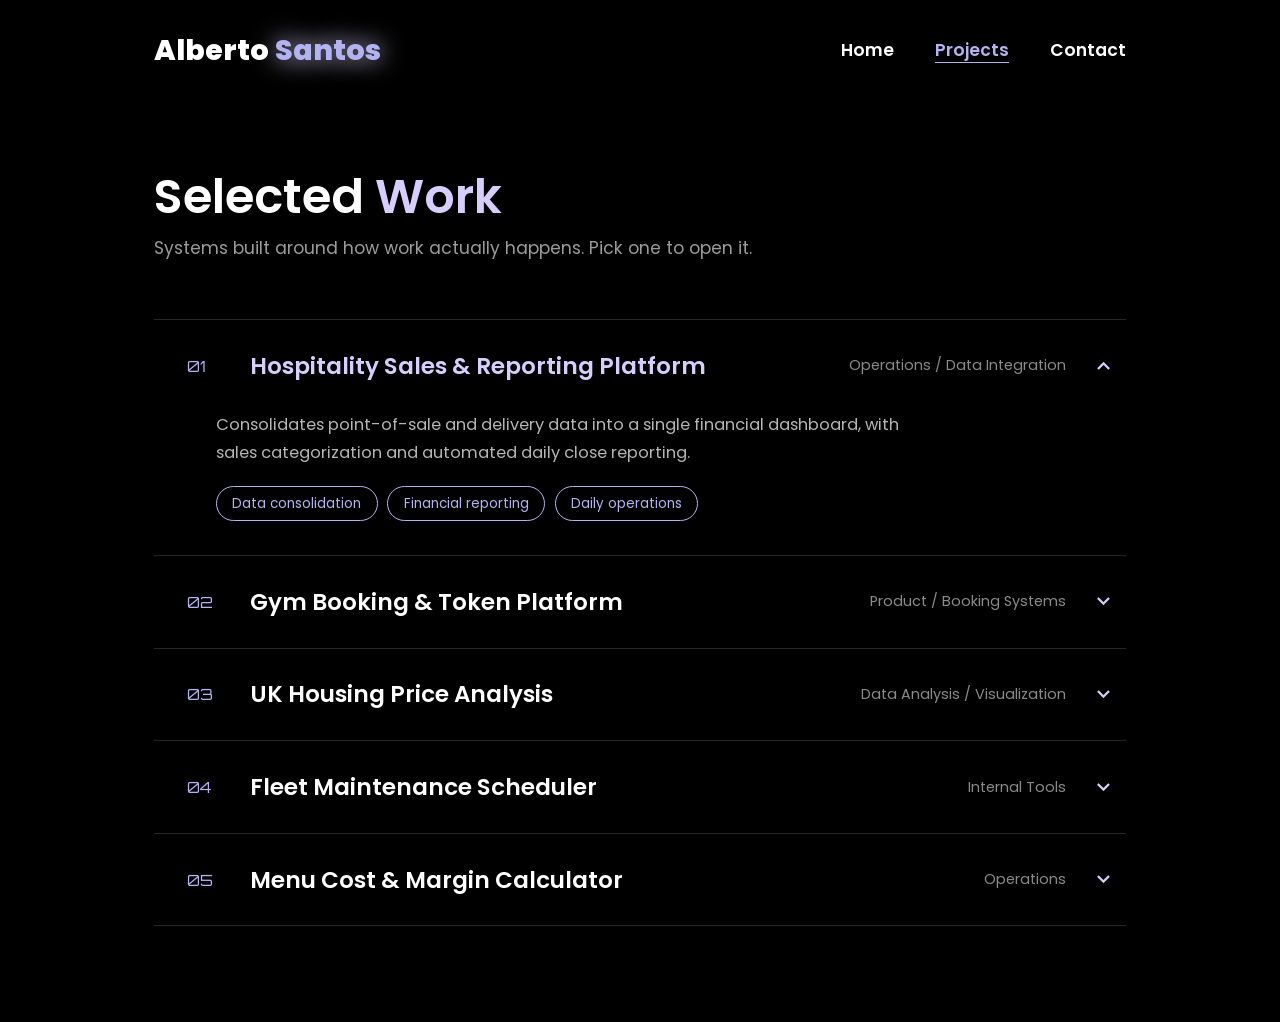
==== projects.html @ a413e588 "feat: add portfolio site with hero and projects routes" ====
<!DOCTYPE html>
<html lang="en">
<head>
    <meta charset="UTF-8">
    <meta name="viewport" content="width=device-width, initial-scale=1.0">
    <meta name="description" content="Selected projects by Alberto Santos — operational systems, integrations, and data analysis work.">
    <title>Projects | Alberto Santos</title>

    <link rel="preconnect" href="https://fonts.googleapis.com">
    <link rel="preconnect" href="https://fonts.gstatic.com" crossorigin>
    <link href="https://fonts.googleapis.com/css2?family=Orbitron:wght@400..900&family=Poppins:wght@400;500;600;800&display=swap" rel="stylesheet">
    <link href="https://cdn.jsdelivr.net/npm/boxicons@2.1.4/css/boxicons.min.css" rel="stylesheet">

    <link rel="stylesheet" href="style.css">
</head>
<body>
    <header class="header">
        <a href="index.html" class="logo">Alberto <span>Santos</span></a>

        <i class="bx bx-menu" id="menu-icon"></i>

        <nav class="navbar">
            <a href="index.html">Home</a>
            <a href="projects.html" class="active">Projects</a>
            <a href="mailto:aasantosa.93@gmail.com">Contact</a>
        </nav>
    </header>

    <section class="projects-page">
        <div class="projects-intro">
            <h1>Selected <span>Work</span></h1>
            <p>Systems built around how work actually happens. Pick one to open it.</p>
        </div>

        <div class="project-list">
            <!-- Projects 01-03 are real, carried over from index.semantic-backup.html -->
            <details class="project-item" open>
                <summary>
                    <span class="project-index">01</span>
                    <span class="project-name">Hospitality Sales &amp; Reporting Platform</span>
                    <span class="project-tag">Operations / Data Integration</span>
                    <i class="bx bx-chevron-down project-chevron" aria-hidden="true"></i>
                </summary>
                <div class="project-detail">
                    <p>Consolidates point-of-sale and delivery data into a single financial dashboard, with sales categorization and automated daily close reporting.</p>
                    <ul class="project-stack">
                        <li>Data consolidation</li>
                        <li>Financial reporting</li>
                        <li>Daily operations</li>
                    </ul>
                </div>
            </details>

            <details class="project-item">
                <summary>
                    <span class="project-index">02</span>
                    <span class="project-name">Gym Booking &amp; Token Platform</span>
                    <span class="project-tag">Product / Booking Systems</span>
                    <i class="bx bx-chevron-down project-chevron" aria-hidden="true"></i>
                </summary>
                <div class="project-detail">
                    <p>A platform centered on class reservations, token-based access, and partnership-enabled experiences across venues.</p>
                    <ul class="project-stack">
                        <li>Class booking</li>
                        <li>Token flows</li>
                        <li>Partnerships</li>
                    </ul>
                </div>
            </details>

            <details class="project-item">
                <summary>
                    <span class="project-index">03</span>
                    <span class="project-name">UK Housing Price Analysis</span>
                    <span class="project-tag">Data Analysis / Visualization</span>
                    <i class="bx bx-chevron-down project-chevron" aria-hidden="true"></i>
                </summary>
                <div class="project-detail">
                    <p>An analysis and visualization of ten years of UK housing price data, structured to make long-term regional patterns easier to explore.</p>
                    <ul class="project-stack">
                        <li>Ten-year analysis</li>
                        <li>Data visualization</li>
                        <li>Trend exploration</li>
                    </ul>
                </div>
            </details>

            <!-- PLACEHOLDER: invented to show how a longer list reads. Replace or delete. -->
            <details class="project-item">
                <summary>
                    <span class="project-index">04</span>
                    <span class="project-name">Fleet Maintenance Scheduler</span>
                    <span class="project-tag">Internal Tools</span>
                    <i class="bx bx-chevron-down project-chevron" aria-hidden="true"></i>
                </summary>
                <div class="project-detail">
                    <p>Placeholder entry. Tracks service intervals across a vehicle fleet and flags upcoming work before it becomes downtime.</p>
                    <ul class="project-stack">
                        <li>Scheduling</li>
                        <li>Alerting</li>
                        <li>Audit trail</li>
                    </ul>
                </div>
            </details>

            <!-- PLACEHOLDER: invented to show how a longer list reads. Replace or delete. -->
            <details class="project-item">
                <summary>
                    <span class="project-index">05</span>
                    <span class="project-name">Menu Cost &amp; Margin Calculator</span>
                    <span class="project-tag">Operations</span>
                    <i class="bx bx-chevron-down project-chevron" aria-hidden="true"></i>
                </summary>
                <div class="project-detail">
                    <p>Placeholder entry. Breaks each dish down to ingredient cost and surfaces the margin impact of supplier price changes.</p>
                    <ul class="project-stack">
                        <li>Cost modelling</li>
                        <li>Supplier pricing</li>
                        <li>Margin reporting</li>
                    </ul>
                </div>
            </details>
        </div>
    </section>
</body>
</html>
---- style.css ----
*{
    margin: 0;
    padding: 0; 
    box-sizing: border-box;
    text-decoration: none;  
    border: none;
    outline: none;   
    scroll-behavior: smooth;
    font-family: "Poppins", sans-serif;
}

:root{
    --bg-color: #000000;
    --second-bg-color: #131313;
    --text-color: #fff;
    --main-color: #d8cefd  ;
    --main-color2: #B3B3F1;
}

html{
    font-size: 60%;
    overflow-x: hidden;
}

body{
    background-color: var(--bg-color);
    color: var(--text-color);
}

.header{
    position: fixed;
    top: 0;
    left: 0;
    width: 100%;
    padding: 4rem 12% 4rem;
    background: rgba(0,0,0,0.1);
    backdrop-filter: blur(20px);
    display: flex;
    justify-content: space-between;
    align-items: center;
    z-index: 5;
    max-height: 100px;
}

.logo{
    font-size: 3rem;
    color: var(--text-color);
    font-weight: 800;
    cursor: pointer;
    transition: 0.3s ease;
}

.logo:hover{
    transform: scale(1.1);
}

.logo span{
    text-shadow: 0 0 25px var(--main-color);
}

.navbar a{
    font-size: 1.8rem;
    color: var(--text-color);
    margin-left: 4rem;
    font-weight: 600;   
    transition: 0.3s ease;
    border-bottom: .5px solid transparent; 
}

.navbar a:hover,
.navbar a.active{
    color: var(--main-color2);
    border-bottom: .5px solid var(--main-color2);
}

#menu-icon{
    display: none;
    font-size: 3.5rem;
    color: var(--main-color2);
    cursor: pointer;
}
section{
    min-height: 100vh;
    padding:10rem 12% 10rem;
}
.home{
    display:flex;
    /* column-reverse keeps the <h1> first in the DOM while showing the
       portrait on top, with the text stacked centered underneath it. */
    flex-direction: column-reverse;
    align-items: center;
    justify-content:center;
    gap: 5rem;
}

.home-content{
    display: flex;
    flex-direction: column;
    align-items: center;
    text-align:center;
    justify-content: center;
    margin-top: 0;
    /* .home centres its items, which would otherwise let this block size to
       its widest child (the 1000px paragraph) and overflow narrow viewports. */
    width: 100%;
    max-width: 1000px;
}
span{
    color: var(--main-color);
}
.logo span{
    color: var(--main-color2);
}

.home-content h3{
    font-family: "Orbitron", sans-serif;
    margin-bottom: 2rem;
    margin-top: 1rem;
    font-size: 3.5rem;
}

.home-content h1{
    font-size: 5rem;
    font-weight: 600;
    margin-top: 2.5rem;
    line-height: 1;
}

.home-img-container{
    display: flex;
    align-items: center;
    justify-content: center;
    position: relative;

    /* One source of truth for the portrait size, so the social icons can sit
       on a circle concentric with it: same radius = same gap to the edge. */
    --portrait-size: max(200px, 20vw);
    --arc-gap: 4rem;
    --arc-radius: calc(var(--portrait-size) / 2 + var(--arc-gap));
}

.home-img{
    border-radius: 50%;
    position: relative;
    z-index: 1;
}

.home-img img{
    width: var(--portrait-size);
    border-radius: 50%;
    box-shadow: 0 0 50px var(--main-color);
    cursor:pointer;
    transition: 0.4s ease-in-out;
    display: block;
}

.home-img img:hover{
    transform: scale(1.1);
    box-shadow: 0 0 5px var(--main-color);    
}

.home-content p{
    font-size: 2rem;
    font-weight: 500;
    margin-top: 0.5rem;
    line-height: 1.5;
    max-width: 1000px;
}

/* Zero-size anchor pinned to the portrait's centre. Every icon is then swung
   out from this exact point by --arc-radius, so all of them land on the same
   circle as the photo's edge. */
.social-icons{
    position: absolute;
    top: 50%;
    left: 50%;
    width: 0;
    height: 0;
}

.social-icons a{
    position: absolute;
    top: 0;
    left: 0;
    display: inline-flex;
    justify-content: center;
    align-items: center;
    width: 4.5rem;
    height: 4.5rem;
    /* Pull the box back by half its own size so it is centred on the point,
       not hung off its top-left corner. */
    margin: -2.25rem 0 0 -2.25rem;
    background: transparent;
    font-size: 2.5rem;
    color: var(--main-color);
    transition: transform 0.3s ease-in-out, color 0.3s ease-in-out;

    /* Hover deltas live as variables so the single transform below stays the
       one source of truth — a separate :hover transform would overwrite the
       arc placement instead of adding to it. */
    --hover-shift: 0rem;
    --hover-scale: 1;

    /* Rotate to the angle, push out along the radius, then counter-rotate so
       the glyph itself stays upright. */
    transform:
        rotate(var(--angle))
        translate(calc(var(--arc-radius) + var(--hover-shift)))
        rotate(calc(-1 * var(--angle)))
        scale(var(--hover-scale));
}

/* Spread across the right-hand side. 0deg points straight right.
   --arc-step is the gap between icons; change it alone to tighten or widen. */
.social-icons{
    --arc-step: 23deg;
}

.social-icons a:nth-child(1){ --angle: calc(-1 * var(--arc-step)); }
.social-icons a:nth-child(2){ --angle: 0deg; }
.social-icons a:nth-child(3){ --angle: var(--arc-step); }

.social-icons a:hover{
    color: var(--text-color);
    /* Zoom up and slide outwards along the arc. */
    --hover-shift: 1.4rem;
    --hover-scale: 1.3;
}

.btn{
    display: inline-block;
    padding: 1rem 2.8rem;
    background: var(--main-color);
    box-shadow: 0 0 25px var(--main-color);
    border-radius: 4rem;
    font-size: 1.6rem;
    color: black;
    border: 2px solid transparent;
    letter-spacing: 0.1rem;
    font-weight: 600;
    transition:0.3s ease-in-out;
    cursor: pointer;
}

.btn:hover{
    transform: scale(1.05);
    box-shadow: 0 0 50px var(--main-color);
}

.btn-group{
    display: flex;
    align-items:center;
    gap: 1.5rem;
    margin-top:  2rem;
}

.btn-group a:nth-of-type(2){
    background-color: black;
    color: var(--main-color);
    border: 2px solid var(--main-color);
    box-shadow: 0 0 25px transparent;
}

.btn-group a:nth-of-type(2):hover{
    background-color: var(--main-color);
    color: black;
    box-shadow: 0 0 25px var(--main-color);
}
/* Scoped under .home-content so it outranks `.home-content h3` above —
   this element IS that h3, and the bare .text-animation selector loses. */
.home-content .text-animation{
    font-size: 34px;
    font-weight: 600;
    min-width: 280px;
}

.text-animation span{
    position: relative;
}

.text-animation span::before{
    font-family: "Orbitron", sans-serif;
    content: "Web Developer";
    color: var(--main-color2);
    animation: words 20s infinite;
}

.text-animation span::after{
    content: "";
    background-color: var(--bg-color);
    position: absolute;
    width: calc(100% + 8px);
    height: 100%;
    border-left: 3px solid var(--bg-color);
    right: -8px;
    animation: cursor 0.6s infinite, typing 20s steps(14) infinite;
}
@keyframes cursor{
    to{
        border-left: 3px solid var(--main-color);
    }
}


@keyframes words{
    0%,
    20%{
        content: "Frontend Designer";
    }
    21%,
    40%{
        content: "Web Designer";
    }
    41%,
    60%{
        content: "UI /UX Designer";
    }
    61%,
    80%{
        content: "Web Developer";
    }
    81%,
    100%{
        content: "999";
    }

}


/* Reveal mask for the typewriter effect. Five words over 20s: each word is
   uncovered mid-cycle, then covered again before the next one swaps in. */
@keyframes typing{
    10%,15%,
    30%,35%,
    50%,55%,
    70%,75%,
    90%,95%{
        width: 0;
    }
    5%,20%,
    25%,40%,
    45%,60%,
    65%,80%,
    85%,100%{
        width: calc(100% + 8px);
    }
}

@media (max-width: 1200px){
    html{
        font-size: 55%;
    }
}

@media (max-width: 991px){
    .header{
        padding: 2rem 4%;
    }

    section{
        padding: 10rem 4% 6rem;
    }

    .home{
        gap: 4rem;
    }

    /* Keep the arc, just tuck it closer so it does not run off-screen. */
    .home-img-container{
        --arc-gap: 2.5rem;
    }
}

@media (max-width: 768px){
    .header{
        flex-direction: column;
        gap: 1.5rem;
        max-height: none;
        position: static;
    }

    .navbar a{
        margin-left: 0;
        margin-right: 2rem;
    }

    .home-content h1{
        font-size: 4rem;
    }

    .home-content .text-animation{
        font-size: 26px;
    }
}

@media (max-width: 480px){
    .home-content h1{
        font-size: 3.2rem;
    }

    /* The typing mask is sized off this line, so it must never wrap —
       a second line would leave half the text permanently covered. */
    .home-content .text-animation{
        font-size: 17px;
        min-width: 0;
    }

    .home-content p{
        font-size: 1.7rem;
    }

    .btn{
        padding: 1rem 2rem;
    }
}

/* ==========================================================================
   Projects route (projects.html)
   Uses native <details>/<summary> so the dropdowns work with zero JavaScript
   and stay keyboard-accessible for free.
   ========================================================================== */

/* The header is fixed and ~100px tall, so the default 10rem section padding
   leaves the h1 sitting right under it. */
.projects-page{
    padding-top: 18rem;
}

.projects-intro{
    margin-bottom: 6rem;
}

.projects-intro h1{
    font-size: 5rem;
    font-weight: 600;
    line-height: 1;
}

.projects-intro p{
    font-size: 1.8rem;
    margin-top: 1.5rem;
    color: #9a9a9a;
}

.project-list{
    display: flex;
    flex-direction: column;
}

.project-item{
    border-bottom: 1px solid #262626;
    transition: 0.3s ease;
}

.project-item:first-child{
    border-top: 1px solid #262626;
}

.project-item summary{
    display: flex;
    align-items: center;
    gap: 2.5rem;
    padding: 3rem 1rem;
    cursor: pointer;
    list-style: none;
    transition: 0.3s ease;
}

/* Strip the native disclosure triangle; the chevron below replaces it. */
.project-item summary::-webkit-details-marker{
    display: none;
}

.project-item summary:hover{
    padding-left: 2.5rem;
    background: linear-gradient(90deg, rgba(216,206,253,0.07), transparent);
}

.project-item summary::before{
    content: "";
}

.project-index{
    font-family: "Orbitron", sans-serif;
    font-size: 1.6rem;
    color: var(--main-color2);
    min-width: 4rem;
}

.project-name{
    flex: 1;
    font-size: 2.4rem;
    font-weight: 600;
    /* Overrides the global `span { color: var(--main-color) }` rule. */
    color: var(--text-color);
}

.project-tag{
    font-size: 1.5rem;
    color: #8a8a8a;
    text-align: right;
}

.project-chevron{
    font-size: 2.8rem;
    color: var(--main-color);
    transition: transform 0.3s ease;
}

.project-item[open] .project-chevron{
    transform: rotate(180deg);
}

.project-item[open] .project-name{
    color: var(--main-color);
}

.project-detail{
    padding: 0 1rem 3.5rem 6.5rem;
    animation: reveal 0.35s ease;
}

.project-detail p{
    font-size: 1.7rem;
    line-height: 1.7;
    color: #b5b5b5;
    max-width: 70ch;
}

.project-stack{
    display: flex;
    flex-wrap: wrap;
    gap: 1rem;
    margin-top: 2rem;
    list-style: none;
}

.project-stack li{
    font-size: 1.4rem;
    padding: 0.7rem 1.6rem;
    border: 1px solid var(--main-color2);
    border-radius: 4rem;
    color: var(--main-color2);
}

@keyframes reveal{
    from{
        opacity: 0;
        transform: translateY(-0.8rem);
    }
    to{
        opacity: 1;
        transform: translateY(0);
    }
}

@media (max-width: 768px){
    /* The header stops being fixed at this width and takes up flow space of
       its own, so the clearance above is no longer needed. */
    .projects-page{
        padding-top: 5rem;
    }

    .projects-intro h1{
        font-size: 3.6rem;
    }

    .project-item summary{
        flex-wrap: wrap;
        gap: 1rem 2rem;
        padding: 2.5rem 0.5rem;
    }

    .project-name{
        flex: 1 1 60%;
        font-size: 1.9rem;
    }

    .project-tag{
        flex: 1 1 100%;
        order: 3;
        text-align: left;
        padding-left: 4rem;
    }

    .project-detail{
        padding: 0 0.5rem 3rem 4rem;
    }
}
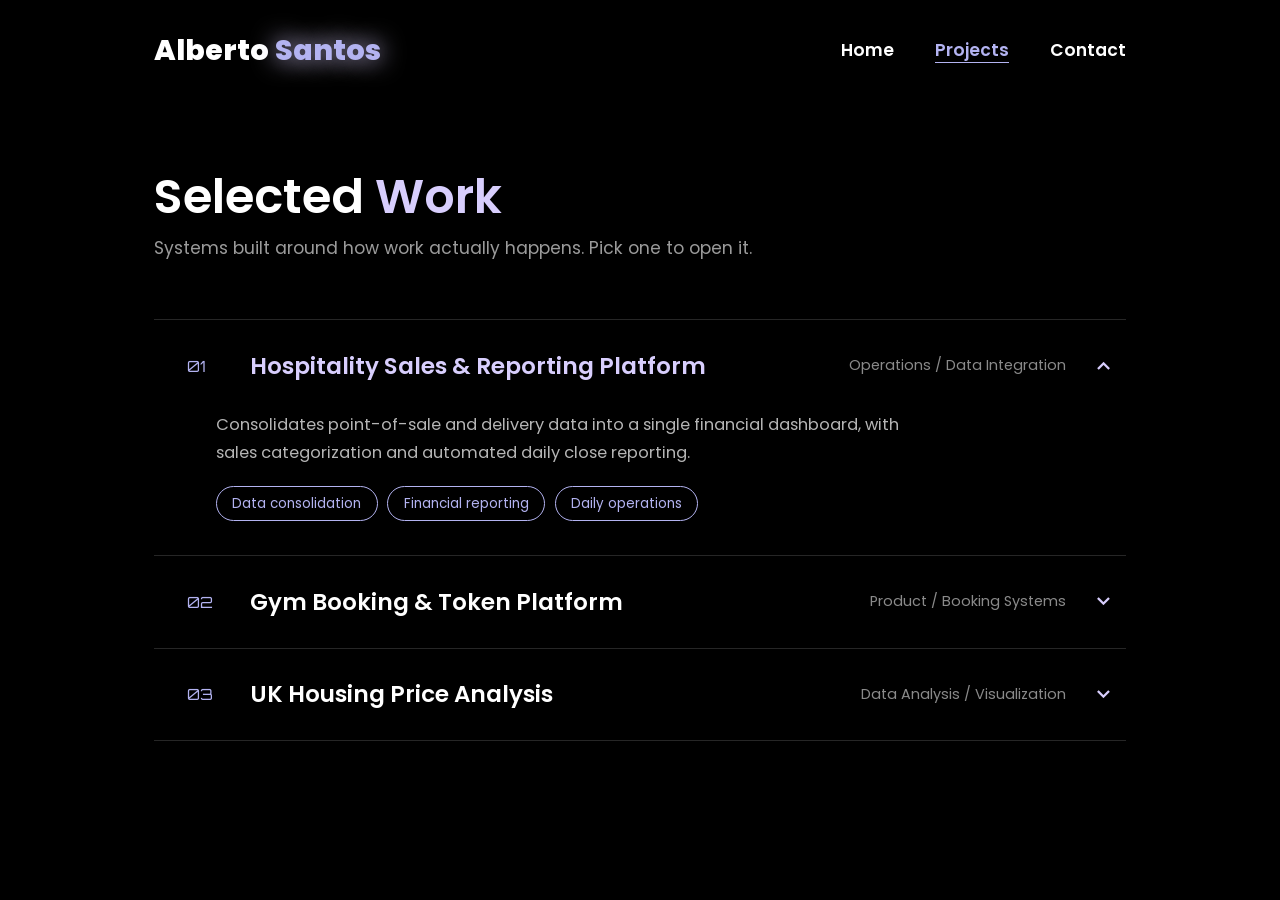
==== commit 0f24187d: "fix: align hero copy with engineering profile and remove dead placeholders" ====
--- a/projects.html
+++ b/projects.html
@@ -85,41 +85,6 @@
                 </div>
             </details>
 
-            <!-- PLACEHOLDER: invented to show how a longer list reads. Replace or delete. -->
-            <details class="project-item">
-                <summary>
-                    <span class="project-index">04</span>
-                    <span class="project-name">Fleet Maintenance Scheduler</span>
-                    <span class="project-tag">Internal Tools</span>
-                    <i class="bx bx-chevron-down project-chevron" aria-hidden="true"></i>
-                </summary>
-                <div class="project-detail">
-                    <p>Placeholder entry. Tracks service intervals across a vehicle fleet and flags upcoming work before it becomes downtime.</p>
-                    <ul class="project-stack">
-                        <li>Scheduling</li>
-                        <li>Alerting</li>
-                        <li>Audit trail</li>
-                    </ul>
-                </div>
-            </details>
-
-            <!-- PLACEHOLDER: invented to show how a longer list reads. Replace or delete. -->
-            <details class="project-item">
-                <summary>
-                    <span class="project-index">05</span>
-                    <span class="project-name">Menu Cost &amp; Margin Calculator</span>
-                    <span class="project-tag">Operations</span>
-                    <i class="bx bx-chevron-down project-chevron" aria-hidden="true"></i>
-                </summary>
-                <div class="project-detail">
-                    <p>Placeholder entry. Breaks each dish down to ingredient cost and surfaces the margin impact of supplier price changes.</p>
-                    <ul class="project-stack">
-                        <li>Cost modelling</li>
-                        <li>Supplier pricing</li>
-                        <li>Margin reporting</li>
-                    </ul>
-                </div>
-            </details>
         </div>
     </section>
 </body>
--- a/style.css
+++ b/style.css
@@ -280,7 +280,8 @@
 
 .text-animation span::before{
     font-family: "Orbitron", sans-serif;
-    content: "Web Developer";
+    /* Static fallback shown before the animation starts. */
+    content: "Software Engineer";
     color: var(--main-color2);
     animation: words 20s infinite;
 }
@@ -305,23 +306,23 @@
 @keyframes words{
     0%,
     20%{
-        content: "Frontend Designer";
+        content: "Software Engineer";
     }
     21%,
     40%{
-        content: "Web Designer";
+        content: "Product Engineer";
     }
     41%,
     60%{
-        content: "UI /UX Designer";
+        content: "Systems Integrator";
     }
     61%,
     80%{
-        content: "Web Developer";
+        content: "Data Analyst";
     }
     81%,
     100%{
-        content: "999";
+        content: "JavaScript Developer";
     }
 
 }
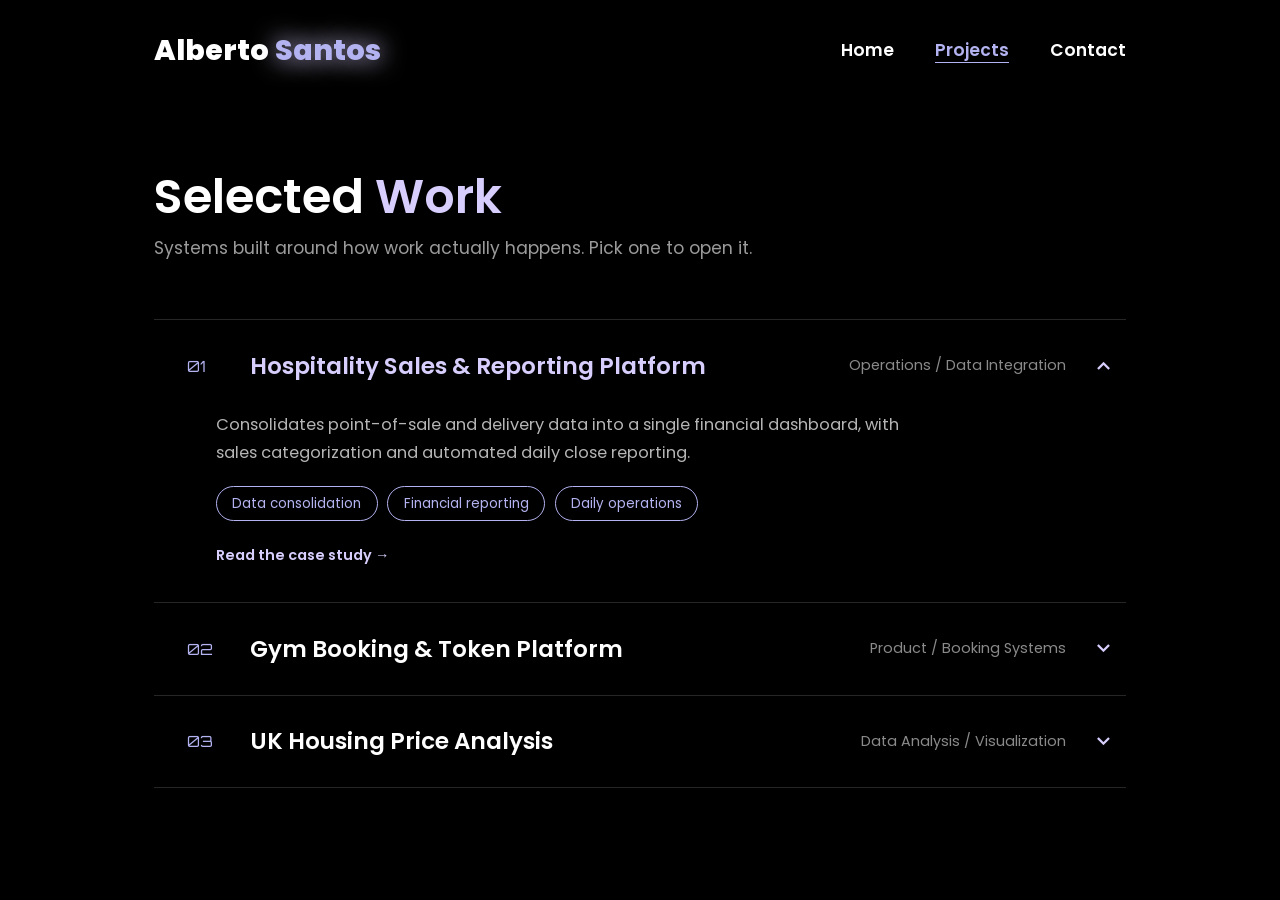
==== commit e20b99fb: "feat: add ProfitLens case study page" ====
--- a/projects.html
+++ b/projects.html
@@ -48,6 +48,7 @@
                         <li>Financial reporting</li>
                         <li>Daily operations</li>
                     </ul>
+                    <p class="project-more"><a href="profitlens.html">Read the case study &rarr;</a></p>
                 </div>
             </details>
 
--- a/style.css
+++ b/style.css
@@ -588,3 +588,521 @@
         padding: 0 0.5rem 3rem 4rem;
     }
 }
+
+/* ==========================================================================
+   Contact modal
+   ========================================================================== */
+
+.contact-modal{
+    /* A closed <dialog> is display:none, so the whole block stays out of the
+       page until showModal() runs. No extra hiding needed. */
+    position: relative;
+    /* The browser centres a <dialog> with margin:auto, but the global
+       `* { margin: 0 }` reset wipes it out. Put it back explicitly. */
+    margin: auto;
+    width: min(92vw, 620px);
+    padding: 5rem 4rem 4rem;
+    background: var(--second-bg-color);
+    border: 1px solid #2a2a2a;
+    border-radius: 1.6rem;
+    box-shadow: 0 0 60px rgba(216,206,253,0.12);
+    color: var(--text-color);
+    text-align: center;
+    overflow-y: auto;
+    max-height: 90vh;
+}
+
+.contact-modal::backdrop{
+    background: rgba(0,0,0,0.75);
+    backdrop-filter: blur(6px);
+}
+
+.modal-close{
+    position: absolute;
+    top: 1.5rem;
+    right: 2rem;
+    font-size: 3.2rem;
+    line-height: 1;
+    background: transparent;
+    color: #8a8a8a;
+    cursor: pointer;
+    transition: 0.3s ease;
+}
+
+.modal-close:hover{
+    color: var(--main-color);
+    transform: scale(1.15);
+}
+
+.contact-modal h2{
+    font-size: 3.6rem;
+    font-weight: 600;
+}
+
+.contact-lead{
+    font-size: 1.8rem;
+    color: #9a9a9a;
+    margin-top: 1.5rem;
+    max-width: 60ch;
+}
+
+.contact-lead a{
+    color: var(--main-color2);
+    border-bottom: 1px solid transparent;
+    transition: 0.3s ease;
+}
+
+.contact-lead a:hover{
+    border-bottom: 1px solid var(--main-color2);
+}
+
+.contact-form{
+    width: 100%;
+    margin-top: 3rem;
+    text-align: left;
+}
+
+.form-row{
+    display: flex;
+    flex-direction: column;
+    margin-bottom: 2.2rem;
+}
+
+.form-row label{
+    font-size: 1.5rem;
+    font-weight: 600;
+    margin-bottom: 0.8rem;
+    color: var(--main-color2);
+}
+
+.form-row input,
+.form-row textarea{
+    font-size: 1.6rem;
+    padding: 1.4rem 1.8rem;
+    color: var(--text-color);
+    background: var(--second-bg-color);
+    border: 1px solid #2a2a2a;
+    border-radius: 1rem;
+    transition: 0.3s ease;
+    resize: vertical;
+}
+
+.form-row input::placeholder,
+.form-row textarea::placeholder{
+    color: #6a6a6a;
+}
+
+/* The global `*` reset strips outlines, so focus needs an explicit ring —
+   without it keyboard users cannot tell which field they are in. */
+.form-row input:focus,
+.form-row textarea:focus{
+    border-color: var(--main-color);
+    box-shadow: 0 0 12px rgba(216,206,253,0.25);
+}
+
+.contact-form .btn{
+    width: 100%;
+    font-size: 1.7rem;
+    padding: 1.4rem 2.8rem;
+}
+
+.form-status{
+    font-size: 1.5rem;
+    margin-top: 1.5rem;
+    min-height: 2rem;
+    text-align: center;
+    color: #9a9a9a;
+}
+
+.form-status.is-ok{
+    color: var(--main-color);
+}
+
+.form-status.is-error{
+    color: #ff6b6b;
+}
+
+@media (max-width: 768px){
+    .contact h2{
+        font-size: 3.4rem;
+    }
+}
+
+
+/* ==========================================================================
+   Case study page (profitlens.html)
+   ========================================================================== */
+
+.case{
+    max-width: 900px;
+    margin: 0 auto;
+    padding: 18rem 6% 12rem;
+}
+
+.case-back a{
+    font-size: 1.5rem;
+    color: #8a8a8a;
+    transition: 0.3s ease;
+}
+
+.case-back a:hover{
+    color: var(--main-color);
+}
+
+.case-back-end{
+    margin-top: 8rem;
+    padding-top: 4rem;
+    border-top: 1px solid #262626;
+}
+
+.case-eyebrow{
+    font-family: "Orbitron", sans-serif;
+    font-size: 1.4rem;
+    color: var(--main-color2);
+    margin-top: 4rem;
+}
+
+.case-head h1{
+    font-size: 6rem;
+    font-weight: 600;
+    line-height: 1;
+    margin-top: 1.5rem;
+}
+
+.case-standfirst{
+    font-size: 2rem;
+    line-height: 1.6;
+    color: #c5c5c5;
+    margin-top: 2.5rem;
+    max-width: 65ch;
+}
+
+.case-links{
+    display: flex;
+    flex-wrap: wrap;
+    gap: 1.5rem;
+    margin-top: 3.5rem;
+}
+
+.case-links a:nth-of-type(2){
+    background-color: black;
+    color: var(--main-color);
+    border: 2px solid var(--main-color);
+    box-shadow: 0 0 25px transparent;
+}
+
+.case-links a:nth-of-type(2):hover{
+    background-color: var(--main-color);
+    color: black;
+    box-shadow: 0 0 25px var(--main-color);
+}
+
+.case-meta{
+    list-style: none;
+    margin-top: 3.5rem;
+    display: grid;
+    gap: 1.2rem;
+}
+
+.case-meta li{
+    font-size: 1.6rem;
+    color: #b5b5b5;
+}
+
+.case-meta span{
+    display: inline-block;
+    min-width: 9rem;
+    color: #7a7a7a;
+    font-size: 1.4rem;
+}
+
+.case-stats{
+    display: grid;
+    grid-template-columns: repeat(4, 1fr);
+    gap: 2rem;
+    margin: 6rem 0;
+    padding: 3.5rem 2rem;
+    border-top: 1px solid #262626;
+    border-bottom: 1px solid #262626;
+    text-align: center;
+}
+
+.case-stats strong{
+    display: block;
+    font-family: "Orbitron", sans-serif;
+    font-size: 3.2rem;
+    color: var(--main-color);
+}
+
+.case-stats span{
+    display: block;
+    font-size: 1.4rem;
+    color: #8a8a8a;
+    margin-top: 0.8rem;
+}
+
+.case-section{
+    /* These are <section> elements, so they inherit the global
+       `section { min-height: 100vh; padding: 10rem 12% }` rule. Undo both. */
+    min-height: auto;
+    padding: 0;
+    margin-top: 7rem;
+}
+
+.case-section h2{
+    font-size: 3.2rem;
+    font-weight: 600;
+    margin-bottom: 2.5rem;
+}
+
+.case-section h3{
+    font-size: 2rem;
+    font-weight: 600;
+    margin-bottom: 1.2rem;
+}
+
+.case-section p{
+    font-size: 1.7rem;
+    line-height: 1.8;
+    color: #b5b5b5;
+    margin-bottom: 2rem;
+    max-width: 70ch;
+}
+
+.case-section strong{
+    color: var(--text-color);
+    font-weight: 600;
+}
+
+.case-section a{
+    color: var(--main-color2);
+    border-bottom: 1px solid transparent;
+    transition: 0.3s ease;
+}
+
+.case-section a:hover{
+    border-bottom: 1px solid var(--main-color2);
+}
+
+.case-section code{
+    font-family: ui-monospace, "Cascadia Code", Consolas, monospace;
+    font-size: 0.88em;
+    padding: 0.2rem 0.6rem;
+    border-radius: 0.4rem;
+    background: var(--second-bg-color);
+    color: var(--main-color);
+}
+
+.case-list{
+    list-style: none;
+    max-width: 70ch;
+}
+
+.case-list li{
+    position: relative;
+    font-size: 1.7rem;
+    line-height: 1.8;
+    color: #b5b5b5;
+    padding-left: 2.6rem;
+    margin-bottom: 1.4rem;
+}
+
+.case-list li::before{
+    content: "";
+    position: absolute;
+    left: 0;
+    top: 1.1rem;
+    width: 0.8rem;
+    height: 0.8rem;
+    border-radius: 50%;
+    background: var(--main-color2);
+}
+
+.case-list-ordered{
+    counter-reset: step;
+}
+
+.case-list-ordered li::before{
+    counter-increment: step;
+    content: counter(step);
+    top: 0;
+    width: auto;
+    height: auto;
+    border-radius: 0;
+    background: none;
+    font-family: "Orbitron", sans-serif;
+    font-size: 1.4rem;
+    color: var(--main-color2);
+}
+
+.case-list-limits li::before{
+    background: #ff6b6b;
+}
+
+/* Three data layers, side by side */
+.layer-grid{
+    display: grid;
+    grid-template-columns: repeat(3, 1fr);
+    gap: 2rem;
+    margin-top: 3rem;
+}
+
+.layer{
+    padding: 2.8rem 2.4rem;
+    background: var(--second-bg-color);
+    border: 1px solid #262626;
+    border-radius: 1.2rem;
+}
+
+.layer-tag{
+    font-family: "Orbitron", sans-serif;
+    font-size: 1.2rem;
+    letter-spacing: 0.1rem;
+    color: var(--main-color2);
+    text-transform: uppercase;
+}
+
+.layer h3{
+    font-family: ui-monospace, "Cascadia Code", Consolas, monospace;
+    font-size: 1.6rem;
+    margin-top: 1rem;
+    color: var(--text-color);
+}
+
+.layer p{
+    font-size: 1.5rem;
+    line-height: 1.7;
+    margin-bottom: 1.5rem;
+}
+
+.layer-why{
+    padding-top: 1.5rem;
+    border-top: 1px solid #262626;
+    color: #8a8a8a;
+    font-style: italic;
+    margin-bottom: 0;
+}
+
+/* The war-story section gets a subtle lift off the page */
+.case-highlight{
+    padding: 4rem;
+    background: linear-gradient(160deg, rgba(216,206,253,0.05), transparent 70%);
+    border: 1px solid #262626;
+    border-radius: 1.6rem;
+}
+
+.case-takeaway{
+    padding: 2rem 2.5rem;
+    border-left: 3px solid var(--main-color);
+    background: rgba(216,206,253,0.05);
+    color: var(--text-color) !important;
+    margin-bottom: 0 !important;
+}
+
+.pipeline{
+    list-style: none;
+    margin: 3rem 0;
+    display: grid;
+    gap: 0;
+}
+
+.pipeline li{
+    display: flex;
+    align-items: baseline;
+    gap: 2rem;
+    font-size: 1.6rem;
+    color: #b5b5b5;
+    padding: 1.6rem 1rem;
+    border-bottom: 1px solid #1e1e1e;
+}
+
+.pipeline li span{
+    font-family: "Orbitron", sans-serif;
+    font-size: 1.3rem;
+    color: var(--main-color2);
+}
+
+.pipeline li em{
+    color: var(--main-color);
+    font-style: normal;
+    font-weight: 600;
+}
+
+.decision{
+    padding: 2.8rem 0;
+    border-top: 1px solid #262626;
+}
+
+.decision p{
+    margin-bottom: 0;
+}
+
+.stack-list{
+    display: flex;
+    flex-wrap: wrap;
+    gap: 1rem;
+    list-style: none;
+    margin-top: 1rem;
+}
+
+.stack-list li{
+    font-size: 1.4rem;
+    padding: 0.7rem 1.6rem;
+    border: 1px solid var(--main-color2);
+    border-radius: 4rem;
+    color: var(--main-color2);
+}
+
+@media (max-width: 991px){
+    .case-stats{
+        grid-template-columns: repeat(2, 1fr);
+        gap: 3rem 2rem;
+    }
+
+    .layer-grid{
+        grid-template-columns: 1fr;
+    }
+}
+
+@media (max-width: 768px){
+    .case{
+        padding: 5rem 6% 8rem;
+    }
+
+    .case-head h1{
+        font-size: 4rem;
+    }
+
+    .case-standfirst{
+        font-size: 1.8rem;
+    }
+
+    .case-section h2{
+        font-size: 2.6rem;
+    }
+
+    .case-highlight{
+        padding: 2.5rem 2rem;
+    }
+
+    .case-links a{
+        flex: 1 1 100%;
+        text-align: center;
+    }
+}
+
+.project-more{
+    margin-top: 2rem;
+}
+
+.project-more a{
+    font-size: 1.5rem;
+    font-weight: 600;
+    color: var(--main-color);
+    border-bottom: 1px solid transparent;
+    transition: 0.3s ease;
+}
+
+.project-more a:hover{
+    border-bottom: 1px solid var(--main-color);
+}
